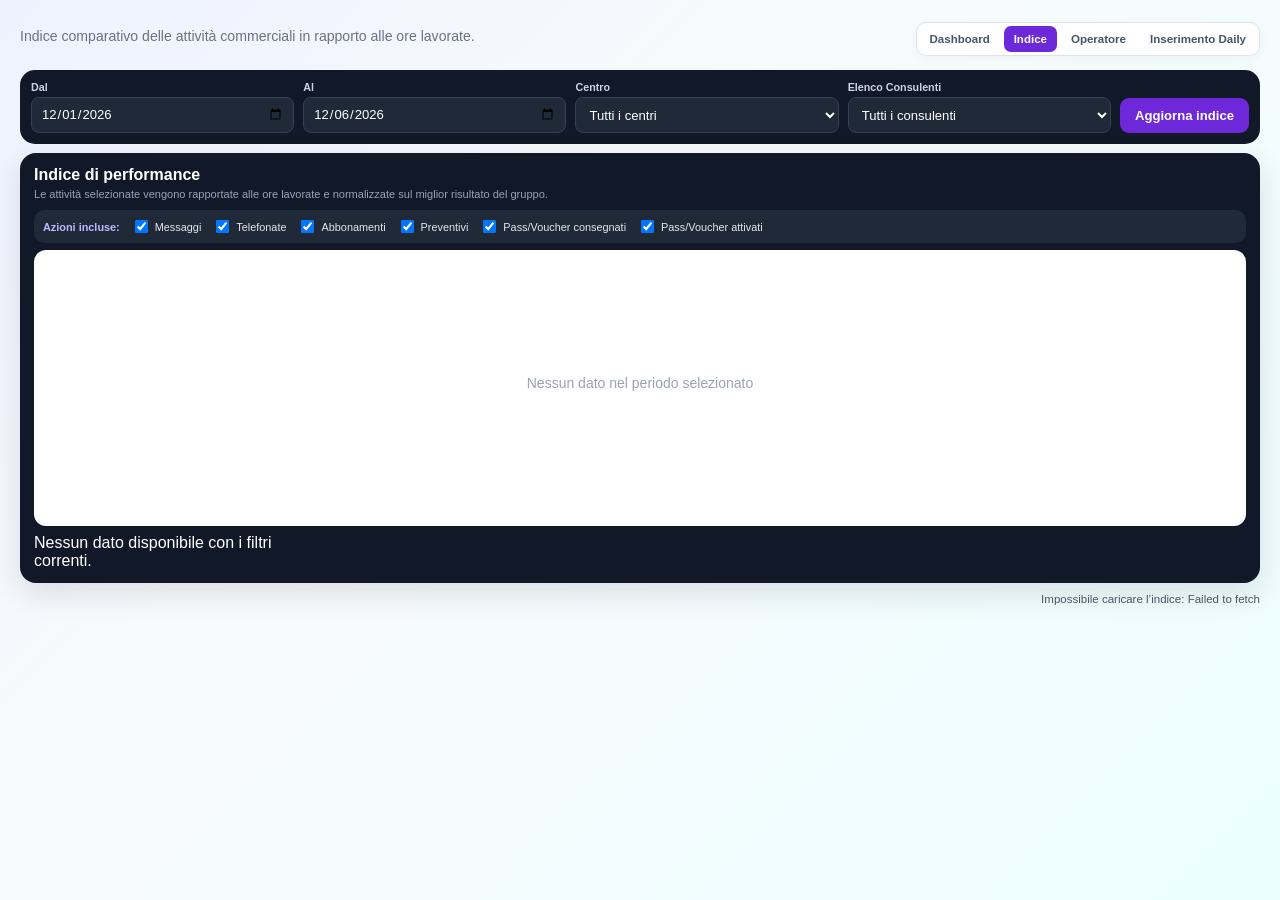
==== performance/index.html @ 98cf6ae7 "Remove Futura Clubs heading from performance page" ====
<!doctype html><html lang="it"><head><meta charset="UTF-8" /><meta name="viewport" content="width=device-width, initial-scale=1.0" /><meta name="theme-color" content="#111827" /><title>Indice</title><link rel="stylesheet" href="../report.css?v=20260831-final1" /></head><body><main class="report-shell"><header class="report-topbar"><div><p>Indice comparativo delle attività commerciali in rapporto alle ore lavorate.</p></div><nav class="top-nav" aria-label="Navigazione principale"><a class="top-nav-link" href="../report.html">Dashboard</a><a class="top-nav-link active" href="./">Indice</a><a class="top-nav-link" href="../operatore.html">Operatore</a><a class="top-nav-link" href="../index.html">Inserimento Daily</a></nav></header><section class="filters-card"><div class="filter-field"><label for="dateFrom">Dal</label><input id="dateFrom" type="date" /></div><div class="filter-field"><label for="dateTo">Al</label><input id="dateTo" type="date" /></div><div class="filter-field"><label for="centerFilter">Centro</label><select id="centerFilter"><option value="all">Tutti i centri</option><option>Futura Evo</option><option>Futura Fit</option></select></div><div class="filter-field"><label for="performanceSeller">Elenco Consulenti</label><select id="performanceSeller"><option value="all">Tutti i consulenti</option><option>Donatella</option><option>Edy</option><option>Elena</option><option>Erika</option><option>Francesco</option><option>Paola</option><option>Ramses</option></select></div><button id="applyFilters" type="button">Aggiorna indice</button></section><section class="performance-box"><div class="performance-head"><div><h2>Indice di performance</h2><p>Le attività selezionate vengono rapportate alle ore lavorate e normalizzate sul miglior risultato del gruppo.</p></div></div><div class="performance-options"><strong>Azioni incluse:</strong><label><input type="checkbox" class="performance-toggle" value="messagesSent" checked /> Messaggi</label><label><input type="checkbox" class="performance-toggle" value="callsMade" checked /> Telefonate</label><label><input type="checkbox" class="performance-toggle" value="soldSubscriptionsTotal" checked /> Abbonamenti</label><label><input type="checkbox" class="performance-toggle" value="quotes" checked /> Preventivi</label><label><input type="checkbox" class="performance-toggle" value="passesVouchersDelivered" checked /> Pass/Voucher consegnati</label><label><input type="checkbox" class="performance-toggle" value="passesVouchersActivated" checked /> Pass/Voucher attivati</label></div><div class="performance-chart-wrap"><canvas id="performanceIndexChart" width="1200" height="380"></canvas></div><div id="performanceBreakdown" class="performance-breakdown"></div></section><div class="report-actions"><p id="reportMessage" aria-live="polite"></p></div></main><script src="../config.js?v=20260831-final1"></script><script src="../performance.js?v=20260831-consulenti1"></script></body></html>
---- report.css ----
:root{font-family:Inter,-apple-system,BlinkMacSystemFont,"Segoe UI",sans-serif;color:#111827;background:#eef1f4}*{box-sizing:border-box}[hidden]{display:none!important}html,body{max-width:100%;overflow-x:hidden}body{margin:0;background:linear-gradient(135deg,#eef2ff,#f8fafc 38%,#ecfeff);min-height:100vh}.report-shell{width:min(1240px,calc(100% - 28px));margin:0 auto;padding:22px 0 36px;min-width:0}.report-topbar{display:flex;justify-content:space-between;align-items:flex-start;gap:20px;margin-bottom:14px;min-width:0}.report-topbar>div{min-width:0}.eyebrow{margin:0 0 4px;color:#6d28d9;font-size:.7rem;font-weight:900;letter-spacing:.14em;text-transform:uppercase}.report-topbar p{margin:6px 0 0;color:#6b7280;font-size:.88rem;overflow-wrap:anywhere}.top-nav{display:flex;align-items:center;gap:4px;background:#fff;border:1px solid #dfe3e8;border-radius:10px;padding:3px;box-shadow:0 3px 10px rgba(15,23,42,.04);max-width:100%}.top-nav-link{text-decoration:none;color:#475569;border-radius:7px;padding:7px 10px;font-size:.72rem;font-weight:850;white-space:nowrap}.top-nav-link:hover{background:#f3f4f6;color:#111827}.top-nav-link.active{background:#6d28d9;color:#fff}.filters-card{display:grid;grid-template-columns:repeat(4,minmax(0,1fr)) auto;gap:9px;background:#111827;border-radius:15px;padding:11px;margin-bottom:9px;min-width:0}.filter-field{display:flex;flex-direction:column;gap:4px;min-width:0}.filter-field label{color:#cbd5e1;font-size:.67rem;font-weight:800}.filter-field input,.filter-field select{width:100%;max-width:100%;min-width:0;min-height:36px;border:1px solid #374151;border-radius:8px;background:#1f2937;color:#fff;padding:0 9px;font:inherit;font-size:.82rem}.filters-card button,.report-actions button{align-self:end;border:0;border-radius:9px;background:#6d28d9;color:#fff;padding:10px 15px;font:inherit;font-size:.82rem;font-weight:900;cursor:pointer;max-width:100%}.view-options{display:flex;align-items:center;gap:13px;flex-wrap:wrap;background:#fff;border:1px solid #e5e7eb;border-radius:12px;padding:8px 11px;margin-bottom:10px;font-size:.72rem;min-width:0}.view-options strong{font-size:.72rem}.view-options label{display:flex;align-items:center;gap:4px}.report-content{display:grid;gap:10px;min-width:0}.report-meta{display:grid;grid-template-columns:repeat(4,minmax(0,1fr));gap:8px}.report-meta>div{background:#111827;border-radius:11px;padding:9px 11px;color:#fff;min-width:0}.report-meta span{display:block;color:#9ca3af;font-size:.62rem;text-transform:uppercase;letter-spacing:.06em}.report-meta strong{display:block;margin-top:2px;font-size:.85rem;overflow-wrap:anywhere}.kpi-grid{display:grid;grid-template-columns:repeat(6,minmax(0,1fr));gap:8px}.kpi{background:#fff;border:1px solid #e5e7eb;border-radius:12px;padding:10px 11px;min-width:0}.kpi span{display:block;font-size:.62rem;color:#6b7280;line-height:1.15}.kpi strong{display:block;margin-top:5px;font-size:1.18rem;letter-spacing:-.025em;overflow-wrap:anywhere}.kpi small{display:block;margin-top:3px;font-size:.61rem;color:#9ca3af}.totals-boxes{display:grid;grid-template-columns:repeat(2,minmax(0,1fr));gap:9px;min-width:0}.totals-box{border:1px solid rgba(148,163,184,.25);border-radius:14px;padding:11px 12px;min-width:0;box-shadow:0 3px 12px rgba(15,23,42,.035);overflow:hidden}.totals-boxes .totals-box:nth-child(1){background:#eaf2ff}.totals-boxes .totals-box:nth-child(2){background:#eefcf5}.totals-boxes .totals-box:nth-child(3){background:#eef6ff}.totals-boxes .totals-box:nth-child(4){background:#f2fbf4}.totals-boxes .totals-box:nth-child(5){background:#fff8e8}.totals-boxes .totals-box:nth-child(6){background:#f7f1ff}.totals-boxes .totals-box:nth-child(7){background:#fff0f5}.totals-boxes .totals-box:nth-child(8){background:#edf9f8}.totals-boxes .totals-box:nth-child(9){background:#fffbe8}.totals-boxes .totals-box:nth-child(10){background:#eef7ff}.totals-boxes .totals-box:nth-child(11){background:#f8fafc}.totals-box-head{display:flex;align-items:center;gap:8px;margin-bottom:9px;min-width:0}.totals-box-badge{display:grid;place-items:center;min-width:32px;height:26px;padding:0 7px;border-radius:7px;background:#fff;color:#6d28d9;font-size:.62rem;font-weight:900;border:1px solid rgba(109,40,217,.14)}.totals-box-head h2{margin:0;font-size:.88rem;overflow-wrap:anywhere}.totals-box-grid{display:grid;grid-template-columns:repeat(3,minmax(0,1fr));gap:6px}.totals-box-item{background:rgba(255,255,255,.78);border:1px solid rgba(226,232,240,.9);border-radius:9px;padding:8px 9px;min-width:0}.totals-box-item span{display:block;color:#64748b;font-size:.6rem;line-height:1.15;overflow-wrap:anywhere}.totals-box-item strong{display:block;margin-top:4px;font-size:1rem;letter-spacing:-.02em;word-break:break-word}.totals-box-item small{display:block;margin-top:2px;color:#94a3b8;font-size:.56rem}.totals-box-note{grid-column:1/-1}.performance-box{background:#111827;color:#fff;border-radius:16px;padding:13px 14px;box-shadow:0 10px 30px rgba(15,23,42,.12);min-width:0}.performance-head{display:flex;justify-content:space-between;align-items:flex-start;gap:16px;min-width:0}.performance-head>div{min-width:0}.performance-head h2{margin:0;font-size:1rem}.performance-head p{margin:4px 0 0;color:#9ca3af;font-size:.69rem;max-width:700px;overflow-wrap:anywhere}.performance-filter{display:flex;flex-direction:column;gap:4px;min-width:190px}.performance-filter label{font-size:.62rem;color:#cbd5e1;font-weight:800}.performance-filter select{width:100%;max-width:100%;height:34px;border:1px solid #374151;border-radius:8px;background:#1f2937;color:#fff;padding:0 8px;font:inherit;font-size:.75rem}.performance-options{display:flex;align-items:center;gap:11px;flex-wrap:wrap;margin:10px 0 7px;padding:7px 9px;background:#1f2937;border-radius:10px;font-size:.68rem}.performance-options strong{color:#c4b5fd}.performance-options label{display:flex;align-items:center;gap:4px;color:#e5e7eb}.performance-chart-wrap{background:#fff;border-radius:12px;padding:8px;min-width:0;overflow:hidden}.performance-chart-wrap canvas{width:100%!important;max-width:100%;height:260px;display:block}.performance-breakdown{display:grid;grid-template-columns:repeat(5,minmax(0,1fr));gap:6px;margin-top:8px}.performance-score{background:#1f2937;border:1px solid #374151;border-radius:9px;padding:7px 8px;min-width:0}.performance-score span{display:block;color:#9ca3af;font-size:.58rem}.performance-score strong{display:block;margin-top:3px;font-size:.95rem;overflow-wrap:anywhere}.performance-score small{display:block;margin-top:2px;color:#cbd5e1;font-size:.56rem}.charts-grid{display:grid;grid-template-columns:1fr 1fr;gap:9px;min-width:0}.chart-card,.detail-card{background:#fff;border:1px solid #e5e7eb;border-radius:14px;padding:10px 11px;min-width:0;overflow:hidden}.chart-heading{display:flex;justify-content:space-between;align-items:baseline;gap:8px;margin-bottom:4px;min-width:0}.chart-heading h2{margin:0;font-size:.87rem;overflow-wrap:anywhere}.chart-heading p{margin:0;font-size:.62rem;color:#9ca3af;text-align:right}.chart-card canvas{width:100%!important;max-width:100%;height:220px;display:block}.detail-grid{display:grid;grid-template-columns:1fr 1fr;gap:9px;min-width:0}.detail-list{display:grid;gap:5px;max-height:280px;overflow:auto;margin-top:8px}.detail-row{display:grid;grid-template-columns:minmax(160px,.8fr) 1.6fr;gap:10px;align-items:start;background:#f8fafc;border:1px solid #edf0f3;border-radius:8px;padding:7px 8px;min-width:0}.detail-row span{font-size:.62rem;color:#64748b}.detail-row strong{font-size:.7rem;line-height:1.25;word-break:break-word}.empty-detail{margin:8px 0 0;color:#9ca3af;font-size:.7rem}.report-actions{display:flex;justify-content:flex-end;align-items:center;gap:12px;margin-top:10px;min-width:0}.report-actions p{margin:0;font-size:.72rem;color:#4b5563;overflow-wrap:anywhere}.jpg-icon{display:inline-grid;place-items:center;margin-right:6px;padding:2px 4px;border-radius:4px;background:#fff;color:#6d28d9;font-size:.58rem;font-weight:900}@media(max-width:1020px){.kpi-grid{grid-template-columns:repeat(3,minmax(0,1fr))}.performance-breakdown{grid-template-columns:repeat(3,minmax(0,1fr))}.filters-card{grid-template-columns:repeat(2,minmax(0,1fr))}.filters-card button{grid-column:1/-1}}@media(max-width:900px){.totals-boxes{grid-template-columns:1fr}.charts-grid,.detail-grid{grid-template-columns:1fr}.report-meta{grid-template-columns:repeat(2,minmax(0,1fr))}.totals-box-grid{grid-template-columns:repeat(2,minmax(0,1fr))}}@media(max-width:700px){.report-shell{width:min(100% - 16px,1240px);padding:16px 0 28px}.report-topbar,.performance-head{flex-direction:column}.top-nav{width:100%;overflow-x:auto;-webkit-overflow-scrolling:touch}.top-nav-link{flex:1;text-align:center}.performance-filter{width:100%;min-width:0}.view-options{align-items:flex-start}.chart-heading{align-items:flex-start;flex-direction:column}.chart-heading p{text-align:left}.detail-row{grid-template-columns:1fr}.report-actions{flex-direction:column;align-items:stretch}.report-actions button{width:100%}}@media(max-width:560px){.report-shell{width:min(100% - 10px,1240px);padding:12px 0 24px}.filters-card{grid-template-columns:1fr}.filters-card button{grid-column:auto;width:100%}.filter-field input,.filter-field select{font-size:16px;min-height:42px}.kpi-grid{grid-template-columns:repeat(2,minmax(0,1fr))}.totals-box-grid{grid-template-columns:repeat(2,minmax(0,1fr))}.report-meta{grid-template-columns:1fr 1fr}.chart-card canvas,.performance-chart-wrap canvas{height:190px}.performance-breakdown{grid-template-columns:repeat(2,minmax(0,1fr))}.view-options{gap:8px}.top-nav-link{font-size:.72rem;padding:8px}.report-topbar{gap:10px}}@media(max-width:420px){.report-shell{width:calc(100% - 8px)}.report-meta,.kpi-grid,.totals-box-grid,.performance-breakdown{grid-template-columns:1fr}.totals-box{padding:10px}.kpi{padding:10px}.performance-box{padding:10px}.chart-card,.detail-card{padding:9px}.view-options{flex-direction:column;align-items:stretch}.top-nav{overflow:visible;flex-wrap:wrap}.top-nav-link{flex:1 1 100%}.chart-card canvas,.performance-chart-wrap canvas{height:170px}.report-actions{gap:8px}}
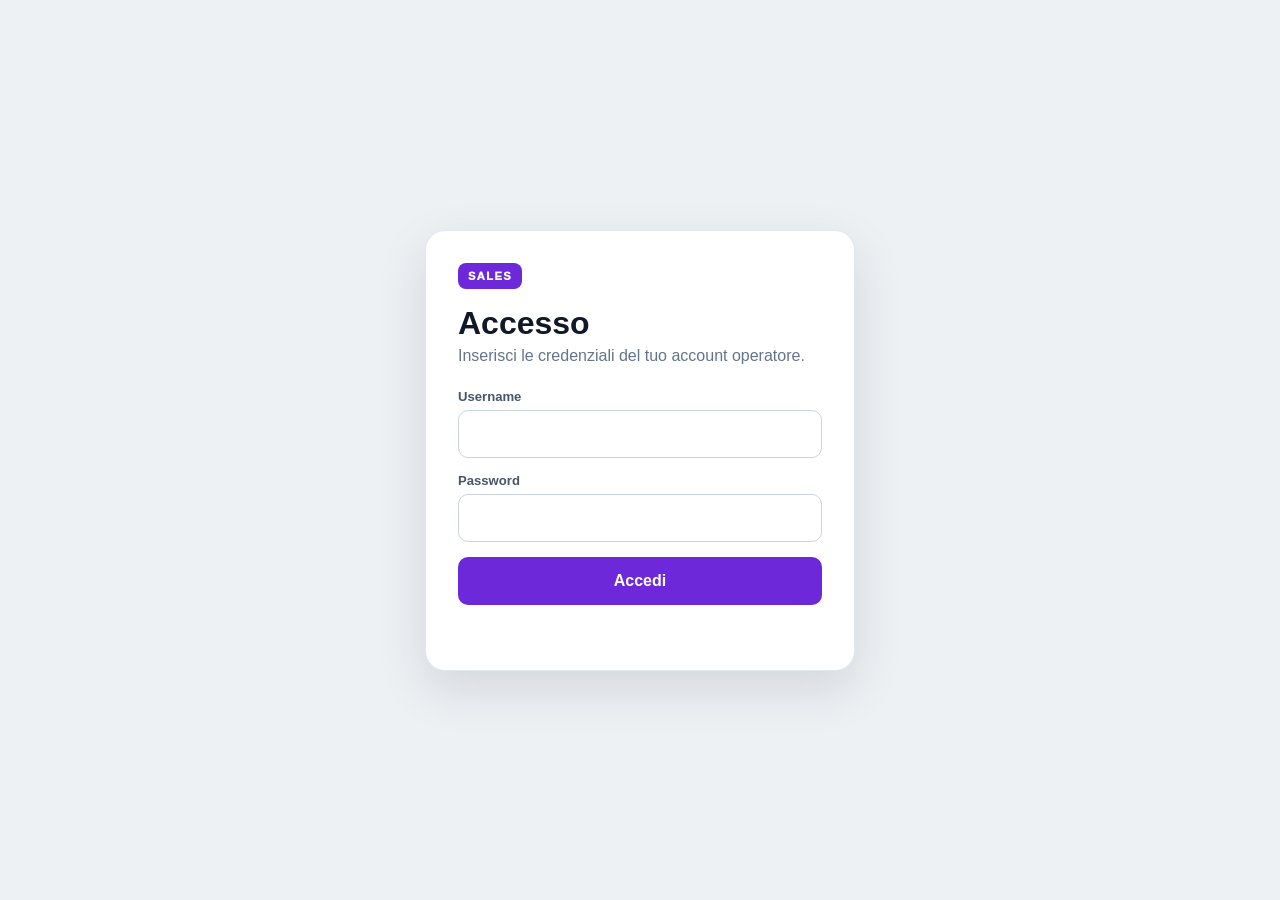
==== commit 9c21b6d9: "Protect performance page with login" ====
--- a/performance/index.html
+++ b/performance/index.html
@@ -1 +1 @@
-<!doctype html><html lang="it"><head><meta charset="UTF-8" /><meta name="viewport" content="width=device-width, initial-scale=1.0" /><meta name="theme-color" content="#111827" /><title>Indice</title><link rel="stylesheet" href="../report.css?v=20260831-final1" /></head><body><main class="report-shell"><header class="report-topbar"><div><p>Indice comparativo delle attività commerciali in rapporto alle ore lavorate.</p></div><nav class="top-nav" aria-label="Navigazione principale"><a class="top-nav-link" href="../report.html">Dashboard</a><a class="top-nav-link active" href="./">Indice</a><a class="top-nav-link" href="../operatore.html">Operatore</a><a class="top-nav-link" href="../index.html">Inserimento Daily</a></nav></header><section class="filters-card"><div class="filter-field"><label for="dateFrom">Dal</label><input id="dateFrom" type="date" /></div><div class="filter-field"><label for="dateTo">Al</label><input id="dateTo" type="date" /></div><div class="filter-field"><label for="centerFilter">Centro</label><select id="centerFilter"><option value="all">Tutti i centri</option><option>Futura Evo</option><option>Futura Fit</option></select></div><div class="filter-field"><label for="performanceSeller">Elenco Consulenti</label><select id="performanceSeller"><option value="all">Tutti i consulenti</option><option>Donatella</option><option>Edy</option><option>Elena</option><option>Erika</option><option>Francesco</option><option>Paola</option><option>Ramses</option></select></div><button id="applyFilters" type="button">Aggiorna indice</button></section><section class="performance-box"><div class="performance-head"><div><h2>Indice di performance</h2><p>Le attività selezionate vengono rapportate alle ore lavorate e normalizzate sul miglior risultato del gruppo.</p></div></div><div class="performance-options"><strong>Azioni incluse:</strong><label><input type="checkbox" class="performance-toggle" value="messagesSent" checked /> Messaggi</label><label><input type="checkbox" class="performance-toggle" value="callsMade" checked /> Telefonate</label><label><input type="checkbox" class="performance-toggle" value="soldSubscriptionsTotal" checked /> Abbonamenti</label><label><input type="checkbox" class="performance-toggle" value="quotes" checked /> Preventivi</label><label><input type="checkbox" class="performance-toggle" value="passesVouchersDelivered" checked /> Pass/Voucher consegnati</label><label><input type="checkbox" class="performance-toggle" value="passesVouchersActivated" checked /> Pass/Voucher attivati</label></div><div class="performance-chart-wrap"><canvas id="performanceIndexChart" width="1200" height="380"></canvas></div><div id="performanceBreakdown" class="performance-breakdown"></div></section><div class="report-actions"><p id="reportMessage" aria-live="polite"></p></div></main><script src="../config.js?v=20260831-final1"></script><script src="../performance.js?v=20260831-consulenti1"></script></body></html>+<!doctype html><html lang="it"><head><meta charset="UTF-8"><meta name="viewport" content="width=device-width,initial-scale=1"><meta name="theme-color" content="#111827"><title>Indice</title><link rel="stylesheet" href="../report.css?v=20260831-final1"><style>html:not(.authenticated) body{visibility:hidden}</style><script src="../config.js?v=20260831-final1"></script><script src="../auth.js?v=1"></script><script>SalesAuth.requireAuth();</script></head><body><main class="report-shell"><header class="report-topbar"><div><p>Indice comparativo delle attività commerciali in rapporto alle ore lavorate.</p></div><nav class="top-nav"><a class="top-nav-link" href="../report.html">Dashboard</a><a class="top-nav-link active" href="./">Indice</a><a class="top-nav-link" href="../operatore.html">Operatore</a><a class="top-nav-link" href="../index.html">Inserimento Daily</a><a class="top-nav-link" href="#" onclick="SalesAuth.logout();return false">Logout</a></nav></header><section class="filters-card"><div class="filter-field"><label>Dal</label><input id="dateFrom" type="date"></div><div class="filter-field"><label>Al</label><input id="dateTo" type="date"></div><div class="filter-field"><label>Centro</label><select id="centerFilter"><option value="all">Tutti i centri</option><option>Futura Evo</option><option>Futura Fit</option></select></div><div class="filter-field"><label>Elenco Consulenti</label><select id="performanceSeller"><option value="all">Tutti i consulenti</option><option>Donatella</option><option>Edy</option><option>Elena</option><option>Erika</option><option>Francesco</option><option>Paola</option><option>Ramses</option></select></div><button id="applyFilters">Aggiorna indice</button></section><section class="performance-box"><div class="performance-head"><div><h2>Indice di performance</h2><p>Le attività selezionate vengono rapportate alle ore lavorate e normalizzate sul miglior risultato del gruppo.</p></div></div><div class="performance-options"><strong>Azioni incluse:</strong><label><input type="checkbox" class="performance-toggle" value="messagesSent" checked> Messaggi</label><label><input type="checkbox" class="performance-toggle" value="callsMade" checked> Telefonate</label><label><input type="checkbox" class="performance-toggle" value="soldSubscriptionsTotal" checked> Abbonamenti</label><label><input type="checkbox" class="performance-toggle" value="quotes" checked> Preventivi</label><label><input type="checkbox" class="performance-toggle" value="passesVouchersDelivered" checked> Pass/Voucher consegnati</label><label><input type="checkbox" class="performance-toggle" value="passesVouchersActivated" checked> Pass/Voucher attivati</label></div><div class="performance-chart-wrap"><canvas id="performanceIndexChart" width="1200" height="380"></canvas></div><div id="performanceBreakdown" class="performance-breakdown"></div></section><div class="report-actions"><p id="reportMessage"></p></div></main><script src="../performance.js?v=20260831-auth1"></script></body></html>
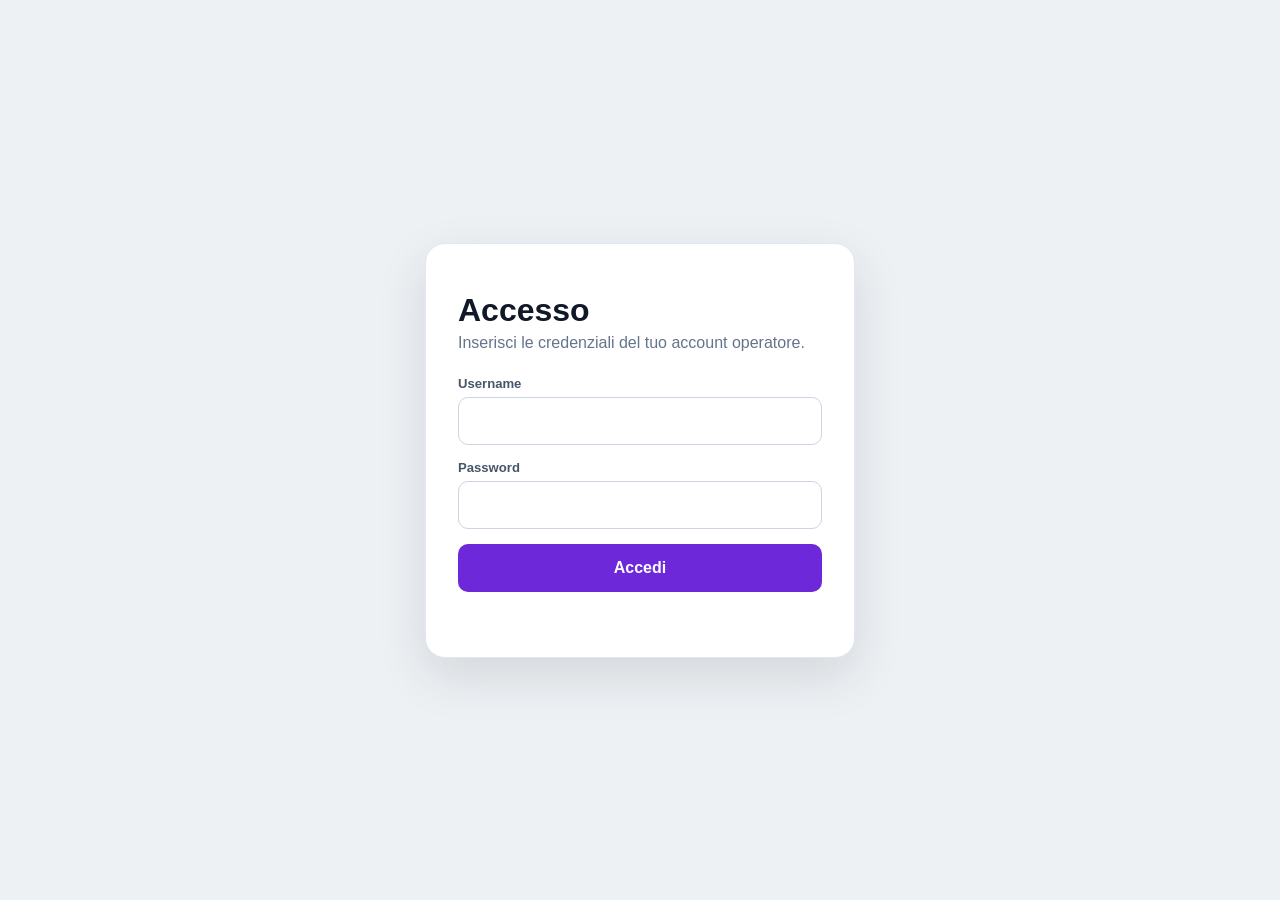
==== commit 9ac1d5d9: "Add Sarah to performance consultant filter" ====
--- a/performance/index.html
+++ b/performance/index.html
@@ -1 +1 @@
-<!doctype html><html lang="it"><head><meta charset="UTF-8"><meta name="viewport" content="width=device-width,initial-scale=1"><meta name="theme-color" content="#111827"><title>Indice</title><link rel="stylesheet" href="../report.css?v=20260831-final1"><style>html:not(.authenticated) body{visibility:hidden}</style><script src="../config.js?v=20260831-final1"></script><script src="../auth.js?v=1"></script><script>SalesAuth.requireAuth();</script></head><body><main class="report-shell"><header class="report-topbar"><div><p>Indice comparativo delle attività commerciali in rapporto alle ore lavorate.</p></div><nav class="top-nav"><a class="top-nav-link" href="../report.html">Dashboard</a><a class="top-nav-link active" href="./">Indice</a><a class="top-nav-link" href="../operatore.html">Operatore</a><a class="top-nav-link" href="../index.html">Inserimento Daily</a><a class="top-nav-link" href="#" onclick="SalesAuth.logout();return false">Logout</a></nav></header><section class="filters-card"><div class="filter-field"><label>Dal</label><input id="dateFrom" type="date"></div><div class="filter-field"><label>Al</label><input id="dateTo" type="date"></div><div class="filter-field"><label>Centro</label><select id="centerFilter"><option value="all">Tutti i centri</option><option>Futura Evo</option><option>Futura Fit</option></select></div><div class="filter-field"><label>Elenco Consulenti</label><select id="performanceSeller"><option value="all">Tutti i consulenti</option><option>Donatella</option><option>Edy</option><option>Elena</option><option>Erika</option><option>Francesco</option><option>Paola</option><option>Ramses</option></select></div><button id="applyFilters">Aggiorna indice</button></section><section class="performance-box"><div class="performance-head"><div><h2>Indice di performance</h2><p>Le attività selezionate vengono rapportate alle ore lavorate e normalizzate sul miglior risultato del gruppo.</p></div></div><div class="performance-options"><strong>Azioni incluse:</strong><label><input type="checkbox" class="performance-toggle" value="messagesSent" checked> Messaggi</label><label><input type="checkbox" class="performance-toggle" value="callsMade" checked> Telefonate</label><label><input type="checkbox" class="performance-toggle" value="soldSubscriptionsTotal" checked> Abbonamenti</label><label><input type="checkbox" class="performance-toggle" value="quotes" checked> Preventivi</label><label><input type="checkbox" class="performance-toggle" value="passesVouchersDelivered" checked> Pass/Voucher consegnati</label><label><input type="checkbox" class="performance-toggle" value="passesVouchersActivated" checked> Pass/Voucher attivati</label></div><div class="performance-chart-wrap"><canvas id="performanceIndexChart" width="1200" height="380"></canvas></div><div id="performanceBreakdown" class="performance-breakdown"></div></section><div class="report-actions"><p id="reportMessage"></p></div></main><script src="../performance.js?v=20260831-auth1"></script></body></html>+<!doctype html><html lang="it"><head><meta charset="UTF-8"><meta name="viewport" content="width=device-width,initial-scale=1"><meta name="theme-color" content="#111827"><title>Indice</title><link rel="stylesheet" href="../report.css?v=20260831-exit1"><style>html:not(.authenticated) body{visibility:hidden}</style><script src="../config.js?v=20260831-final1"></script><script src="../auth.js?v=2"></script><script>SalesAuth.requireAuth();</script></head><body><main class="report-shell"><header class="report-topbar"><div><p>Indice comparativo delle attività commerciali in rapporto alle ore lavorate.</p></div><nav class="top-nav"><a class="top-nav-link" href="../report.html">Dashboard</a><a class="top-nav-link active" href="./">Indice</a><a class="top-nav-link" href="../operatore.html">Operatore</a><a class="top-nav-link" href="../index.html">Inserimento Daily</a><a class="top-nav-link logout-link" href="#" onclick="SalesAuth.logout();return false" aria-label="Esci"><span aria-hidden="true">↪</span> Esci</a></nav></header><section class="filters-card"><div class="filter-field"><label>Dal</label><input id="dateFrom" type="date"></div><div class="filter-field"><label>Al</label><input id="dateTo" type="date"></div><div class="filter-field"><label>Centro</label><select id="centerFilter"><option value="all">Tutti i centri</option><option>Futura Evo</option><option>Futura Fit</option></select></div><div class="filter-field"><label>Elenco Consulenti</label><select id="performanceSeller"><option value="all">Tutti i consulenti</option><option>Donatella</option><option>Edy</option><option>Elena</option><option>Erika</option><option>Francesco</option><option>Paola</option><option>Ramses</option><option>Sarah</option></select></div><button id="applyFilters">Aggiorna indice</button></section><section class="performance-box"><div class="performance-head"><div><h2>Indice di performance</h2><p>Le attività selezionate vengono rapportate alle ore lavorate e normalizzate sul miglior risultato del gruppo.</p></div></div><div class="performance-options"><strong>Azioni incluse:</strong><label><input type="checkbox" class="performance-toggle" value="messagesSent" checked> Messaggi</label><label><input type="checkbox" class="performance-toggle" value="callsMade" checked> Telefonate</label><label><input type="checkbox" class="performance-toggle" value="soldSubscriptionsTotal" checked> Abbonamenti</label><label><input type="checkbox" class="performance-toggle" value="quotes" checked> Preventivi</label><label><input type="checkbox" class="performance-toggle" value="passesVouchersDelivered" checked> Pass/Voucher consegnati</label><label><input type="checkbox" class="performance-toggle" value="passesVouchersActivated" checked> Pass/Voucher attivati</label></div><div class="performance-chart-wrap"><canvas id="performanceIndexChart" width="1200" height="380"></canvas></div><div id="performanceBreakdown" class="performance-breakdown"></div></section><div class="report-actions"><p id="reportMessage"></p></div></main><script src="../performance.js?v=20260831-auth1"></script></body></html>
--- a/report.css
+++ b/report.css
@@ -1 +1 @@
-:root{font-family:Inter,-apple-system,BlinkMacSystemFont,"Segoe UI",sans-serif;color:#111827;background:#eef1f4}*{box-sizing:border-box}[hidden]{display:none!important}html,body{max-width:100%;overflow-x:hidden}body{margin:0;background:linear-gradient(135deg,#eef2ff,#f8fafc 38%,#ecfeff);min-height:100vh}.report-shell{width:min(1240px,calc(100% - 28px));margin:0 auto;padding:22px 0 36px;min-width:0}.report-topbar{display:flex;justify-content:space-between;align-items:flex-start;gap:20px;margin-bottom:14px;min-width:0}.report-topbar>div{min-width:0}.eyebrow{margin:0 0 4px;color:#6d28d9;font-size:.7rem;font-weight:900;letter-spacing:.14em;text-transform:uppercase}.report-topbar p{margin:6px 0 0;color:#6b7280;font-size:.88rem;overflow-wrap:anywhere}.top-nav{display:flex;align-items:center;gap:4px;background:#fff;border:1px solid #dfe3e8;border-radius:10px;padding:3px;box-shadow:0 3px 10px rgba(15,23,42,.04);max-width:100%}.top-nav-link{text-decoration:none;color:#475569;border-radius:7px;padding:7px 10px;font-size:.72rem;font-weight:850;white-space:nowrap}.top-nav-link:hover{background:#f3f4f6;color:#111827}.top-nav-link.active{background:#6d28d9;color:#fff}.filters-card{display:grid;grid-template-columns:repeat(4,minmax(0,1fr)) auto;gap:9px;background:#111827;border-radius:15px;padding:11px;margin-bottom:9px;min-width:0}.filter-field{display:flex;flex-direction:column;gap:4px;min-width:0}.filter-field label{color:#cbd5e1;font-size:.67rem;font-weight:800}.filter-field input,.filter-field select{width:100%;max-width:100%;min-width:0;min-height:36px;border:1px solid #374151;border-radius:8px;background:#1f2937;color:#fff;padding:0 9px;font:inherit;font-size:.82rem}.filters-card button,.report-actions button{align-self:end;border:0;border-radius:9px;background:#6d28d9;color:#fff;padding:10px 15px;font:inherit;font-size:.82rem;font-weight:900;cursor:pointer;max-width:100%}.view-options{display:flex;align-items:center;gap:13px;flex-wrap:wrap;background:#fff;border:1px solid #e5e7eb;border-radius:12px;padding:8px 11px;margin-bottom:10px;font-size:.72rem;min-width:0}.view-options strong{font-size:.72rem}.view-options label{display:flex;align-items:center;gap:4px}.report-content{display:grid;gap:10px;min-width:0}.report-meta{display:grid;grid-template-columns:repeat(4,minmax(0,1fr));gap:8px}.report-meta>div{background:#111827;border-radius:11px;padding:9px 11px;color:#fff;min-width:0}.report-meta span{display:block;color:#9ca3af;font-size:.62rem;text-transform:uppercase;letter-spacing:.06em}.report-meta strong{display:block;margin-top:2px;font-size:.85rem;overflow-wrap:anywhere}.kpi-grid{display:grid;grid-template-columns:repeat(6,minmax(0,1fr));gap:8px}.kpi{background:#fff;border:1px solid #e5e7eb;border-radius:12px;padding:10px 11px;min-width:0}.kpi span{display:block;font-size:.62rem;color:#6b7280;line-height:1.15}.kpi strong{display:block;margin-top:5px;font-size:1.18rem;letter-spacing:-.025em;overflow-wrap:anywhere}.kpi small{display:block;margin-top:3px;font-size:.61rem;color:#9ca3af}.totals-boxes{display:grid;grid-template-columns:repeat(2,minmax(0,1fr));gap:9px;min-width:0}.totals-box{border:1px solid rgba(148,163,184,.25);border-radius:14px;padding:11px 12px;min-width:0;box-shadow:0 3px 12px rgba(15,23,42,.035);overflow:hidden}.totals-boxes .totals-box:nth-child(1){background:#eaf2ff}.totals-boxes .totals-box:nth-child(2){background:#eefcf5}.totals-boxes .totals-box:nth-child(3){background:#eef6ff}.totals-boxes .totals-box:nth-child(4){background:#f2fbf4}.totals-boxes .totals-box:nth-child(5){background:#fff8e8}.totals-boxes .totals-box:nth-child(6){background:#f7f1ff}.totals-boxes .totals-box:nth-child(7){background:#fff0f5}.totals-boxes .totals-box:nth-child(8){background:#edf9f8}.totals-boxes .totals-box:nth-child(9){background:#fffbe8}.totals-boxes .totals-box:nth-child(10){background:#eef7ff}.totals-boxes .totals-box:nth-child(11){background:#f8fafc}.totals-box-head{display:flex;align-items:center;gap:8px;margin-bottom:9px;min-width:0}.totals-box-badge{display:grid;place-items:center;min-width:32px;height:26px;padding:0 7px;border-radius:7px;background:#fff;color:#6d28d9;font-size:.62rem;font-weight:900;border:1px solid rgba(109,40,217,.14)}.totals-box-head h2{margin:0;font-size:.88rem;overflow-wrap:anywhere}.totals-box-grid{display:grid;grid-template-columns:repeat(3,minmax(0,1fr));gap:6px}.totals-box-item{background:rgba(255,255,255,.78);border:1px solid rgba(226,232,240,.9);border-radius:9px;padding:8px 9px;min-width:0}.totals-box-item span{display:block;color:#64748b;font-size:.6rem;line-height:1.15;overflow-wrap:anywhere}.totals-box-item strong{display:block;margin-top:4px;font-size:1rem;letter-spacing:-.02em;word-break:break-word}.totals-box-item small{display:block;margin-top:2px;color:#94a3b8;font-size:.56rem}.totals-box-note{grid-column:1/-1}.performance-box{background:#111827;color:#fff;border-radius:16px;padding:13px 14px;box-shadow:0 10px 30px rgba(15,23,42,.12);min-width:0}.performance-head{display:flex;justify-content:space-between;align-items:flex-start;gap:16px;min-width:0}.performance-head>div{min-width:0}.performance-head h2{margin:0;font-size:1rem}.performance-head p{margin:4px 0 0;color:#9ca3af;font-size:.69rem;max-width:700px;overflow-wrap:anywhere}.performance-filter{display:flex;flex-direction:column;gap:4px;min-width:190px}.performance-filter label{font-size:.62rem;color:#cbd5e1;font-weight:800}.performance-filter select{width:100%;max-width:100%;height:34px;border:1px solid #374151;border-radius:8px;background:#1f2937;color:#fff;padding:0 8px;font:inherit;font-size:.75rem}.performance-options{display:flex;align-items:center;gap:11px;flex-wrap:wrap;margin:10px 0 7px;padding:7px 9px;background:#1f2937;border-radius:10px;font-size:.68rem}.performance-options strong{color:#c4b5fd}.performance-options label{display:flex;align-items:center;gap:4px;color:#e5e7eb}.performance-chart-wrap{background:#fff;border-radius:12px;padding:8px;min-width:0;overflow:hidden}.performance-chart-wrap canvas{width:100%!important;max-width:100%;height:260px;display:block}.performance-breakdown{display:grid;grid-template-columns:repeat(5,minmax(0,1fr));gap:6px;margin-top:8px}.performance-score{background:#1f2937;border:1px solid #374151;border-radius:9px;padding:7px 8px;min-width:0}.performance-score span{display:block;color:#9ca3af;font-size:.58rem}.performance-score strong{display:block;margin-top:3px;font-size:.95rem;overflow-wrap:anywhere}.performance-score small{display:block;margin-top:2px;color:#cbd5e1;font-size:.56rem}.charts-grid{display:grid;grid-template-columns:1fr 1fr;gap:9px;min-width:0}.chart-card,.detail-card{background:#fff;border:1px solid #e5e7eb;border-radius:14px;padding:10px 11px;min-width:0;overflow:hidden}.chart-heading{display:flex;justify-content:space-between;align-items:baseline;gap:8px;margin-bottom:4px;min-width:0}.chart-heading h2{margin:0;font-size:.87rem;overflow-wrap:anywhere}.chart-heading p{margin:0;font-size:.62rem;color:#9ca3af;text-align:right}.chart-card canvas{width:100%!important;max-width:100%;height:220px;display:block}.detail-grid{display:grid;grid-template-columns:1fr 1fr;gap:9px;min-width:0}.detail-list{display:grid;gap:5px;max-height:280px;overflow:auto;margin-top:8px}.detail-row{display:grid;grid-template-columns:minmax(160px,.8fr) 1.6fr;gap:10px;align-items:start;background:#f8fafc;border:1px solid #edf0f3;border-radius:8px;padding:7px 8px;min-width:0}.detail-row span{font-size:.62rem;color:#64748b}.detail-row strong{font-size:.7rem;line-height:1.25;word-break:break-word}.empty-detail{margin:8px 0 0;color:#9ca3af;font-size:.7rem}.report-actions{display:flex;justify-content:flex-end;align-items:center;gap:12px;margin-top:10px;min-width:0}.report-actions p{margin:0;font-size:.72rem;color:#4b5563;overflow-wrap:anywhere}.jpg-icon{display:inline-grid;place-items:center;margin-right:6px;padding:2px 4px;border-radius:4px;background:#fff;color:#6d28d9;font-size:.58rem;font-weight:900}@media(max-width:1020px){.kpi-grid{grid-template-columns:repeat(3,minmax(0,1fr))}.performance-breakdown{grid-template-columns:repeat(3,minmax(0,1fr))}.filters-card{grid-template-columns:repeat(2,minmax(0,1fr))}.filters-card button{grid-column:1/-1}}@media(max-width:900px){.totals-boxes{grid-template-columns:1fr}.charts-grid,.detail-grid{grid-template-columns:1fr}.report-meta{grid-template-columns:repeat(2,minmax(0,1fr))}.totals-box-grid{grid-template-columns:repeat(2,minmax(0,1fr))}}@media(max-width:700px){.report-shell{width:min(100% - 16px,1240px);padding:16px 0 28px}.report-topbar,.performance-head{flex-direction:column}.top-nav{width:100%;overflow-x:auto;-webkit-overflow-scrolling:touch}.top-nav-link{flex:1;text-align:center}.performance-filter{width:100%;min-width:0}.view-options{align-items:flex-start}.chart-heading{align-items:flex-start;flex-direction:column}.chart-heading p{text-align:left}.detail-row{grid-template-columns:1fr}.report-actions{flex-direction:column;align-items:stretch}.report-actions button{width:100%}}@media(max-width:560px){.report-shell{width:min(100% - 10px,1240px);padding:12px 0 24px}.filters-card{grid-template-columns:1fr}.filters-card button{grid-column:auto;width:100%}.filter-field input,.filter-field select{font-size:16px;min-height:42px}.kpi-grid{grid-template-columns:repeat(2,minmax(0,1fr))}.totals-box-grid{grid-template-columns:repeat(2,minmax(0,1fr))}.report-meta{grid-template-columns:1fr 1fr}.chart-card canvas,.performance-chart-wrap canvas{height:190px}.performance-breakdown{grid-template-columns:repeat(2,minmax(0,1fr))}.view-options{gap:8px}.top-nav-link{font-size:.72rem;padding:8px}.report-topbar{gap:10px}}@media(max-width:420px){.report-shell{width:calc(100% - 8px)}.report-meta,.kpi-grid,.totals-box-grid,.performance-breakdown{grid-template-columns:1fr}.totals-box{padding:10px}.kpi{padding:10px}.performance-box{padding:10px}.chart-card,.detail-card{padding:9px}.view-options{flex-direction:column;align-items:stretch}.top-nav{overflow:visible;flex-wrap:wrap}.top-nav-link{flex:1 1 100%}.chart-card canvas,.performance-chart-wrap canvas{height:170px}.report-actions{gap:8px}}+:root{font-family:Inter,-apple-system,BlinkMacSystemFont,"Segoe UI",sans-serif;color:#111827;background:#eef1f4}*{box-sizing:border-box}[hidden]{display:none!important}html,body{max-width:100%;overflow-x:hidden}body{margin:0;background:linear-gradient(135deg,#eef2ff,#f8fafc 38%,#ecfeff);min-height:100vh}.report-shell{width:min(1240px,calc(100% - 28px));margin:0 auto;padding:22px 0 36px;min-width:0}.report-topbar{display:flex;justify-content:space-between;align-items:flex-start;gap:20px;margin-bottom:14px;min-width:0}.report-topbar>div{min-width:0}.eyebrow{margin:0 0 4px;color:#6d28d9;font-size:.7rem;font-weight:900;letter-spacing:.14em;text-transform:uppercase}.report-topbar p{margin:6px 0 0;color:#6b7280;font-size:.88rem;overflow-wrap:anywhere}.top-nav{display:flex;align-items:center;gap:4px;background:#fff;border:1px solid #dfe3e8;border-radius:10px;padding:3px;box-shadow:0 3px 10px rgba(15,23,42,.04);max-width:100%}.top-nav-link{text-decoration:none;color:#475569;border-radius:7px;padding:7px 10px;font-size:.72rem;font-weight:850;white-space:nowrap}.top-nav-link:hover{background:#f3f4f6;color:#111827}.top-nav-link.active{background:#6d28d9;color:#fff}.logout-link{background:#dc2626!important;color:#fff!important;display:inline-flex;align-items:center;gap:6px}.logout-link:hover{background:#b91c1c!important;color:#fff!important}.filters-card{display:grid;grid-template-columns:repeat(4,minmax(0,1fr)) auto;gap:9px;background:#111827;border-radius:15px;padding:11px;margin-bottom:9px;min-width:0}.filter-field{display:flex;flex-direction:column;gap:4px;min-width:0}.filter-field label{color:#cbd5e1;font-size:.67rem;font-weight:800}.filter-field input,.filter-field select{width:100%;max-width:100%;min-width:0;min-height:36px;border:1px solid #374151;border-radius:8px;background:#1f2937;color:#fff;padding:0 9px;font:inherit;font-size:.82rem}.filters-card button,.report-actions button{align-self:end;border:0;border-radius:9px;background:#6d28d9;color:#fff;padding:10px 15px;font:inherit;font-size:.82rem;font-weight:900;cursor:pointer;max-width:100%}.view-options{display:flex;align-items:center;gap:13px;flex-wrap:wrap;background:#fff;border:1px solid #e5e7eb;border-radius:12px;padding:8px 11px;margin-bottom:10px;font-size:.72rem;min-width:0}.view-options strong{font-size:.72rem}.view-options label{display:flex;align-items:center;gap:4px}.report-content{display:grid;gap:10px;min-width:0}.report-meta{display:grid;grid-template-columns:repeat(4,minmax(0,1fr));gap:8px}.report-meta>div{background:#111827;border-radius:11px;padding:9px 11px;color:#fff;min-width:0}.report-meta span{display:block;color:#9ca3af;font-size:.62rem;text-transform:uppercase;letter-spacing:.06em}.report-meta strong{display:block;margin-top:2px;font-size:.85rem;overflow-wrap:anywhere}.kpi-grid{display:grid;grid-template-columns:repeat(6,minmax(0,1fr));gap:8px}.kpi{background:#fff;border:1px solid #e5e7eb;border-radius:12px;padding:10px 11px;min-width:0}.kpi span{display:block;font-size:.62rem;color:#6b7280;line-height:1.15}.kpi strong{display:block;margin-top:5px;font-size:1.18rem;letter-spacing:-.025em;overflow-wrap:anywhere}.kpi small{display:block;margin-top:3px;font-size:.61rem;color:#9ca3af}.totals-boxes{display:grid;grid-template-columns:repeat(2,minmax(0,1fr));gap:9px;min-width:0}.totals-box{border:1px solid rgba(148,163,184,.25);border-radius:14px;padding:11px 12px;min-width:0;box-shadow:0 3px 12px rgba(15,23,42,.035);overflow:hidden}.totals-boxes .totals-box:nth-child(1){background:#eaf2ff}.totals-boxes .totals-box:nth-child(2){background:#eefcf5}.totals-boxes .totals-box:nth-child(3){background:#eef6ff}.totals-boxes .totals-box:nth-child(4){background:#f2fbf4}.totals-boxes .totals-box:nth-child(5){background:#fff8e8}.totals-boxes .totals-box:nth-child(6){background:#f7f1ff}.totals-boxes .totals-box:nth-child(7){background:#fff0f5}.totals-boxes .totals-box:nth-child(8){background:#edf9f8}.totals-boxes .totals-box:nth-child(9){background:#fffbe8}.totals-boxes .totals-box:nth-child(10){background:#eef7ff}.totals-boxes .totals-box:nth-child(11){background:#f8fafc}.totals-box-head{display:flex;align-items:center;gap:8px;margin-bottom:9px;min-width:0}.totals-box-badge{display:grid;place-items:center;min-width:32px;height:26px;padding:0 7px;border-radius:7px;background:#fff;color:#6d28d9;font-size:.62rem;font-weight:900;border:1px solid rgba(109,40,217,.14)}.totals-box-head h2{margin:0;font-size:.88rem;overflow-wrap:anywhere}.totals-box-grid{display:grid;grid-template-columns:repeat(3,minmax(0,1fr));gap:6px}.totals-box-item{background:rgba(255,255,255,.78);border:1px solid rgba(226,232,240,.9);border-radius:9px;padding:8px 9px;min-width:0}.totals-box-item span{display:block;color:#64748b;font-size:.6rem;line-height:1.15;overflow-wrap:anywhere}.totals-box-item strong{display:block;margin-top:4px;font-size:1rem;letter-spacing:-.02em;word-break:break-word}.totals-box-item small{display:block;margin-top:2px;color:#94a3b8;font-size:.56rem}.totals-box-note{grid-column:1/-1}.performance-box{background:#111827;color:#fff;border-radius:16px;padding:13px 14px;box-shadow:0 10px 30px rgba(15,23,42,.12);min-width:0}.performance-head{display:flex;justify-content:space-between;align-items:flex-start;gap:16px;min-width:0}.performance-head>div{min-width:0}.performance-head h2{margin:0;font-size:1rem}.performance-head p{margin:4px 0 0;color:#9ca3af;font-size:.69rem;max-width:700px;overflow-wrap:anywhere}.performance-options{display:flex;align-items:center;gap:11px;flex-wrap:wrap;margin:10px 0 7px;padding:7px 9px;background:#1f2937;border-radius:10px;font-size:.68rem}.performance-options strong{color:#c4b5fd}.performance-options label{display:flex;align-items:center;gap:4px;color:#e5e7eb}.performance-chart-wrap{background:#fff;border-radius:12px;padding:8px;min-width:0;overflow:hidden}.performance-chart-wrap canvas{width:100%!important;max-width:100%;height:260px;display:block}.performance-breakdown{display:grid;grid-template-columns:repeat(5,minmax(0,1fr));gap:6px;margin-top:8px}.performance-score{background:#1f2937;border:1px solid #374151;border-radius:9px;padding:7px 8px;min-width:0}.performance-score span{display:block;color:#9ca3af;font-size:.58rem}.performance-score strong{display:block;margin-top:3px;font-size:.95rem;overflow-wrap:anywhere}.performance-score small{display:block;margin-top:2px;color:#cbd5e1;font-size:.56rem}.charts-grid{display:grid;grid-template-columns:1fr 1fr;gap:9px;min-width:0}.chart-card,.detail-card{background:#fff;border:1px solid #e5e7eb;border-radius:14px;padding:10px 11px;min-width:0;overflow:hidden}.chart-heading{display:flex;justify-content:space-between;align-items:baseline;gap:8px;margin-bottom:4px;min-width:0}.chart-heading h2{margin:0;font-size:.87rem;overflow-wrap:anywhere}.chart-heading p{margin:0;font-size:.62rem;color:#9ca3af;text-align:right}.chart-card canvas{width:100%!important;max-width:100%;height:220px;display:block}.detail-grid{display:grid;grid-template-columns:1fr 1fr;gap:9px;min-width:0}.detail-list{display:grid;gap:5px;max-height:280px;overflow:auto;margin-top:8px}.detail-row{display:grid;grid-template-columns:minmax(160px,.8fr) 1.6fr;gap:10px;align-items:start;background:#f8fafc;border:1px solid #edf0f3;border-radius:8px;padding:7px 8px;min-width:0}.detail-row span{font-size:.62rem;color:#64748b}.detail-row strong{font-size:.7rem;line-height:1.25;word-break:break-word}.empty-detail{margin:8px 0 0;color:#9ca3af;font-size:.7rem}.report-actions{display:flex;justify-content:flex-end;align-items:center;gap:12px;margin-top:10px;min-width:0}.report-actions p{margin:0;font-size:.72rem;color:#4b5563;overflow-wrap:anywhere}.jpg-icon{display:inline-grid;place-items:center;margin-right:6px;padding:2px 4px;border-radius:4px;background:#fff;color:#6d28d9;font-size:.58rem;font-weight:900}@media(max-width:1020px){.kpi-grid{grid-template-columns:repeat(3,minmax(0,1fr))}.performance-breakdown{grid-template-columns:repeat(3,minmax(0,1fr))}.filters-card{grid-template-columns:repeat(2,minmax(0,1fr))}.filters-card button{grid-column:1/-1}}@media(max-width:900px){.totals-boxes{grid-template-columns:1fr}.charts-grid,.detail-grid{grid-template-columns:1fr}.report-meta{grid-template-columns:repeat(2,minmax(0,1fr))}.totals-box-grid{grid-template-columns:repeat(2,minmax(0,1fr))}}@media(max-width:700px){.report-shell{width:min(100% - 16px,1240px);padding:16px 0 28px}.report-topbar,.performance-head{flex-direction:column}.top-nav{width:100%;overflow-x:auto;-webkit-overflow-scrolling:touch}.top-nav-link{flex:1;text-align:center}.view-options{align-items:flex-start}.chart-heading{align-items:flex-start;flex-direction:column}.chart-heading p{text-align:left}.detail-row{grid-template-columns:1fr}.report-actions{flex-direction:column;align-items:stretch}.report-actions button{width:100%}}@media(max-width:560px){.report-shell{width:min(100% - 10px,1240px);padding:12px 0 24px}.filters-card{grid-template-columns:1fr}.filters-card button{grid-column:auto;width:100%}.filter-field input,.filter-field select{font-size:16px;min-height:42px}.kpi-grid{grid-template-columns:repeat(2,minmax(0,1fr))}.totals-box-grid{grid-template-columns:repeat(2,minmax(0,1fr))}.report-meta{grid-template-columns:1fr 1fr}.chart-card canvas,.performance-chart-wrap canvas{height:190px}.performance-breakdown{grid-template-columns:repeat(2,minmax(0,1fr))}.view-options{gap:8px}.top-nav-link{font-size:.72rem;padding:8px}.report-topbar{gap:10px}}@media(max-width:420px){.report-shell{width:calc(100% - 8px)}.report-meta,.kpi-grid,.totals-box-grid,.performance-breakdown{grid-template-columns:1fr}.totals-box{padding:10px}.kpi{padding:10px}.performance-box{padding:10px}.chart-card,.detail-card{padding:9px}.view-options{flex-direction:column;align-items:stretch}.top-nav{overflow:visible;flex-wrap:wrap}.top-nav-link{flex:1 1 100%}.chart-card canvas,.performance-chart-wrap canvas{height:170px}.report-actions{gap:8px}}
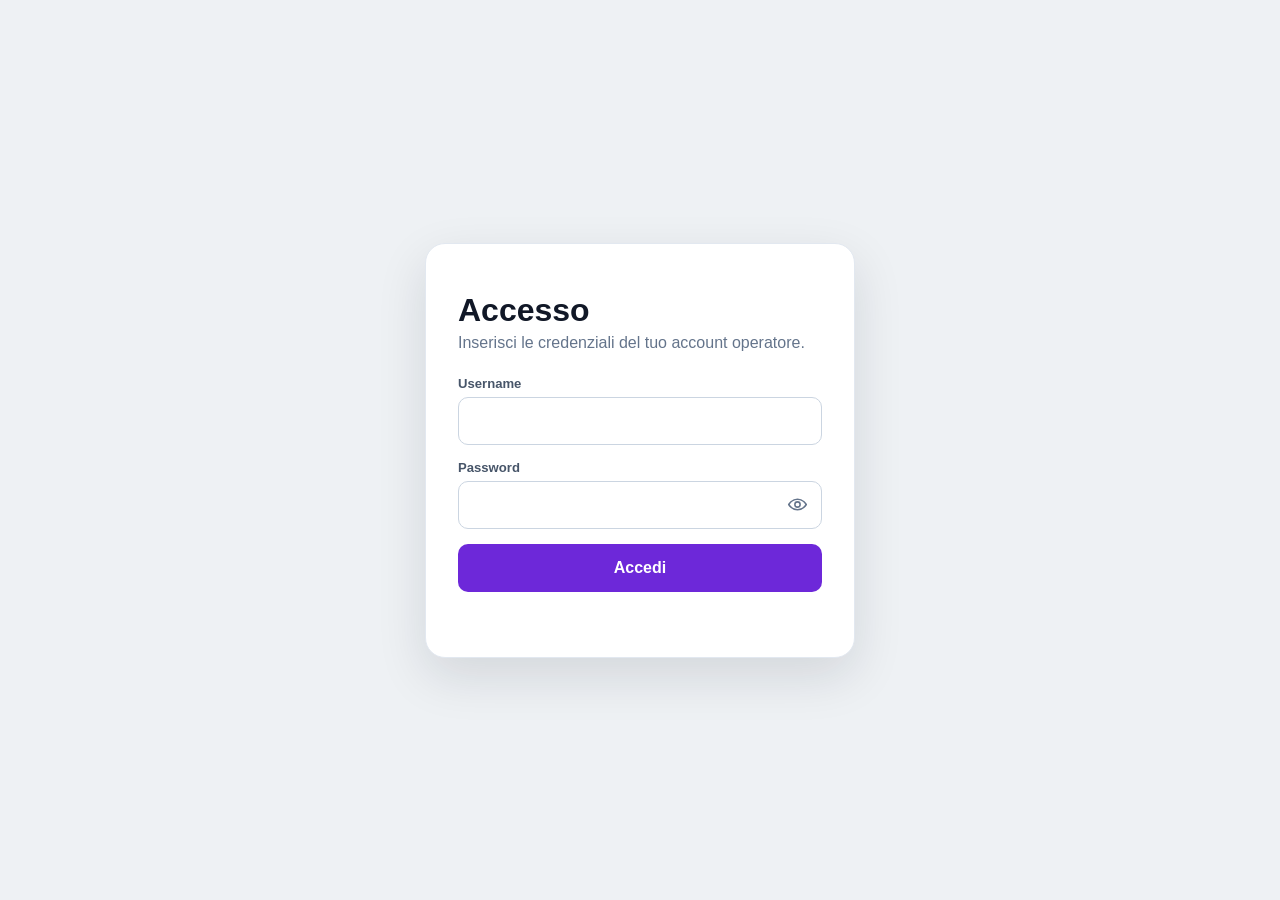
==== commit 382659f1: "Add customer average spend chart excluding collected installments" ====
--- a/performance/index.html
+++ b/performance/index.html
@@ -1 +1 @@
-<!doctype html><html lang="it"><head><meta charset="UTF-8"><meta name="viewport" content="width=device-width,initial-scale=1"><meta name="theme-color" content="#111827"><title>Indice</title><link rel="stylesheet" href="../report.css?v=20260831-exit1"><style>html:not(.authenticated) body{visibility:hidden}</style><script src="../config.js?v=20260831-final1"></script><script src="../auth.js?v=2"></script><script>SalesAuth.requireAuth();</script></head><body><main class="report-shell"><header class="report-topbar"><div><p>Indice comparativo delle attività commerciali in rapporto alle ore lavorate.</p></div><nav class="top-nav"><a class="top-nav-link" href="../report.html">Dashboard</a><a class="top-nav-link active" href="./">Indice</a><a class="top-nav-link" href="../operatore.html">Operatore</a><a class="top-nav-link" href="../index.html">Inserimento Daily</a><a class="top-nav-link logout-link" href="#" onclick="SalesAuth.logout();return false" aria-label="Esci"><span aria-hidden="true">↪</span> Esci</a></nav></header><section class="filters-card"><div class="filter-field"><label>Dal</label><input id="dateFrom" type="date"></div><div class="filter-field"><label>Al</label><input id="dateTo" type="date"></div><div class="filter-field"><label>Centro</label><select id="centerFilter"><option value="all">Tutti i centri</option><option>Futura Evo</option><option>Futura Fit</option></select></div><div class="filter-field"><label>Elenco Consulenti</label><select id="performanceSeller"><option value="all">Tutti i consulenti</option><option>Donatella</option><option>Edy</option><option>Elena</option><option>Erika</option><option>Francesco</option><option>Paola</option><option>Ramses</option><option>Sarah</option></select></div><button id="applyFilters">Aggiorna indice</button></section><section class="performance-box"><div class="performance-head"><div><h2>Indice di performance</h2><p>Le attività selezionate vengono rapportate alle ore lavorate e normalizzate sul miglior risultato del gruppo.</p></div></div><div class="performance-options"><strong>Azioni incluse:</strong><label><input type="checkbox" class="performance-toggle" value="messagesSent" checked> Messaggi</label><label><input type="checkbox" class="performance-toggle" value="callsMade" checked> Telefonate</label><label><input type="checkbox" class="performance-toggle" value="soldSubscriptionsTotal" checked> Abbonamenti</label><label><input type="checkbox" class="performance-toggle" value="quotes" checked> Preventivi</label><label><input type="checkbox" class="performance-toggle" value="passesVouchersDelivered" checked> Pass/Voucher consegnati</label><label><input type="checkbox" class="performance-toggle" value="passesVouchersActivated" checked> Pass/Voucher attivati</label></div><div class="performance-chart-wrap"><canvas id="performanceIndexChart" width="1200" height="380"></canvas></div><div id="performanceBreakdown" class="performance-breakdown"></div></section><div class="report-actions"><p id="reportMessage"></p></div></main><script src="../performance.js?v=20260831-auth1"></script></body></html>+<!doctype html><html lang="it"><head><meta charset="UTF-8"><meta name="viewport" content="width=device-width,initial-scale=1"><meta name="theme-color" content="#111827"><title>Indice</title><link rel="stylesheet" href="../report.css?v=20260831-exit1"><style>html:not(.authenticated) body{visibility:hidden}</style><script src="../config.js?v=20260831-final1"></script><script src="../auth.js?v=20260904-log1"></script><script>SalesAuth.requireAuth();</script><link rel="stylesheet" href="../customer-spend.css?v=20260930-1"></head><body><main class="report-shell"><header class="report-topbar"><div><p>Indice comparativo delle attività commerciali in rapporto alle ore lavorate.</p></div><nav class="top-nav"><a class="top-nav-link" href="../report.html">Dashboard</a><a class="top-nav-link active" href="./">Indice</a><a class="top-nav-link" href="../operatore.html">Operatore</a><a class="top-nav-link" href="../log.html">Log</a><a class="top-nav-link" href="../index.html">Inserimento Daily</a><a class="top-nav-link logout-link" href="#" onclick="SalesAuth.logout();return false" aria-label="Esci"><span aria-hidden="true">↪</span> Esci</a></nav></header><section class="filters-card"><div class="filter-field"><label>Dal</label><input id="dateFrom" type="date"></div><div class="filter-field"><label>Al</label><input id="dateTo" type="date"></div><div class="filter-field"><label>Centro</label><select id="centerFilter"><option value="all">Tutti i centri</option><option>Futura Evo</option><option>Futura Fit</option></select></div><div class="filter-field"><label>Elenco Consulenti</label><select id="performanceSeller"><option value="all">Tutti i consulenti</option><option>Donatella</option><option>Edy</option><option>Elena</option><option>Erika</option><option>Francesco</option><option>Paola</option><option>Ramses</option><option>Sarah</option></select></div><button id="applyFilters">Aggiorna indice</button></section><section class="performance-box"><div class="performance-head"><div><h2>Indice di performance</h2><p>Le attività selezionate vengono rapportate alle ore lavorate e normalizzate sul miglior risultato del gruppo.</p></div></div><div class="performance-options"><strong>Azioni incluse:</strong><label><input type="checkbox" class="performance-toggle" value="messagesSent" checked> Messaggi</label><label><input type="checkbox" class="performance-toggle" value="callsMade" checked> Telefonate</label><label><input type="checkbox" class="performance-toggle" value="soldSubscriptionsTotal" checked> Abbonamenti</label><label><input type="checkbox" class="performance-toggle" value="quotes" checked> Preventivi</label><label><input type="checkbox" class="performance-toggle" value="passesVouchersDelivered" checked> Pass/Voucher consegnati</label><label><input type="checkbox" class="performance-toggle" value="passesVouchersActivated" checked> Pass/Voucher attivati</label></div><div class="performance-chart-wrap"><canvas id="performanceIndexChart" width="1200" height="380"></canvas></div><div id="performanceBreakdown" class="performance-breakdown"></div></section><section class="performance-box customer-spend-box" aria-labelledby="customerSpendTitle"><div class="performance-head"><div><h2 id="customerSpendTitle">Spesa media cliente</h2><p>Spesa media per abbonamento venduto, in €/cliente: (Fatturato − ratei riscossi) ÷ abbonamenti venduti. Stessi filtri periodo, centro e consulente; indipendente dalle azioni dell’indice.</p><p>Si escludono i ratei con stato “Rata ris.”. N/D se non ci sono vendite o se lo stato di un rateo è da verificare.</p></div></div><div id="customerSpendChart" class="customer-spend-chart" role="group" aria-label="Spesa media cliente per consulente" aria-live="polite"></div></section><div class="report-actions"><p id="reportMessage"></p></div></main><script src="../customer-spend.js?v=20260930-1"></script><script src="../performance.js?v=20260930-1"></script></body></html>
--- a/customer-spend.css
+++ b/customer-spend.css
@@ -0,0 +1,11 @@
+.customer-spend-box{margin-top:12px}
+.customer-spend-chart{margin-top:12px;background:#fff;border-radius:12px;padding:16px;color:#111827;display:grid;gap:18px}
+.customer-spend-row{display:grid;grid-template-columns:minmax(0,1fr) auto;gap:5px 12px;min-width:0}
+.customer-spend-name{font-size:.8rem;font-weight:700;overflow-wrap:anywhere}
+.customer-spend-value{font-size:.88rem}
+.customer-spend-track{grid-column:1/-1;height:18px;background:#f3f4f6;border-radius:4px;overflow:hidden}
+.customer-spend-bar{height:100%;background:#6d28d9;border-radius:4px}
+.customer-spend-bar.negative{background:#dc2626}
+.customer-spend-detail{grid-column:1/-1;color:#64748b;font-size:.68rem;line-height:1.5;overflow-wrap:anywhere}
+.customer-spend-empty{color:#64748b;font-size:.8rem;margin:10px 0;text-align:center}
+@media(max-width:420px){.customer-spend-chart{padding:12px}.customer-spend-value{font-size:.8rem}}
